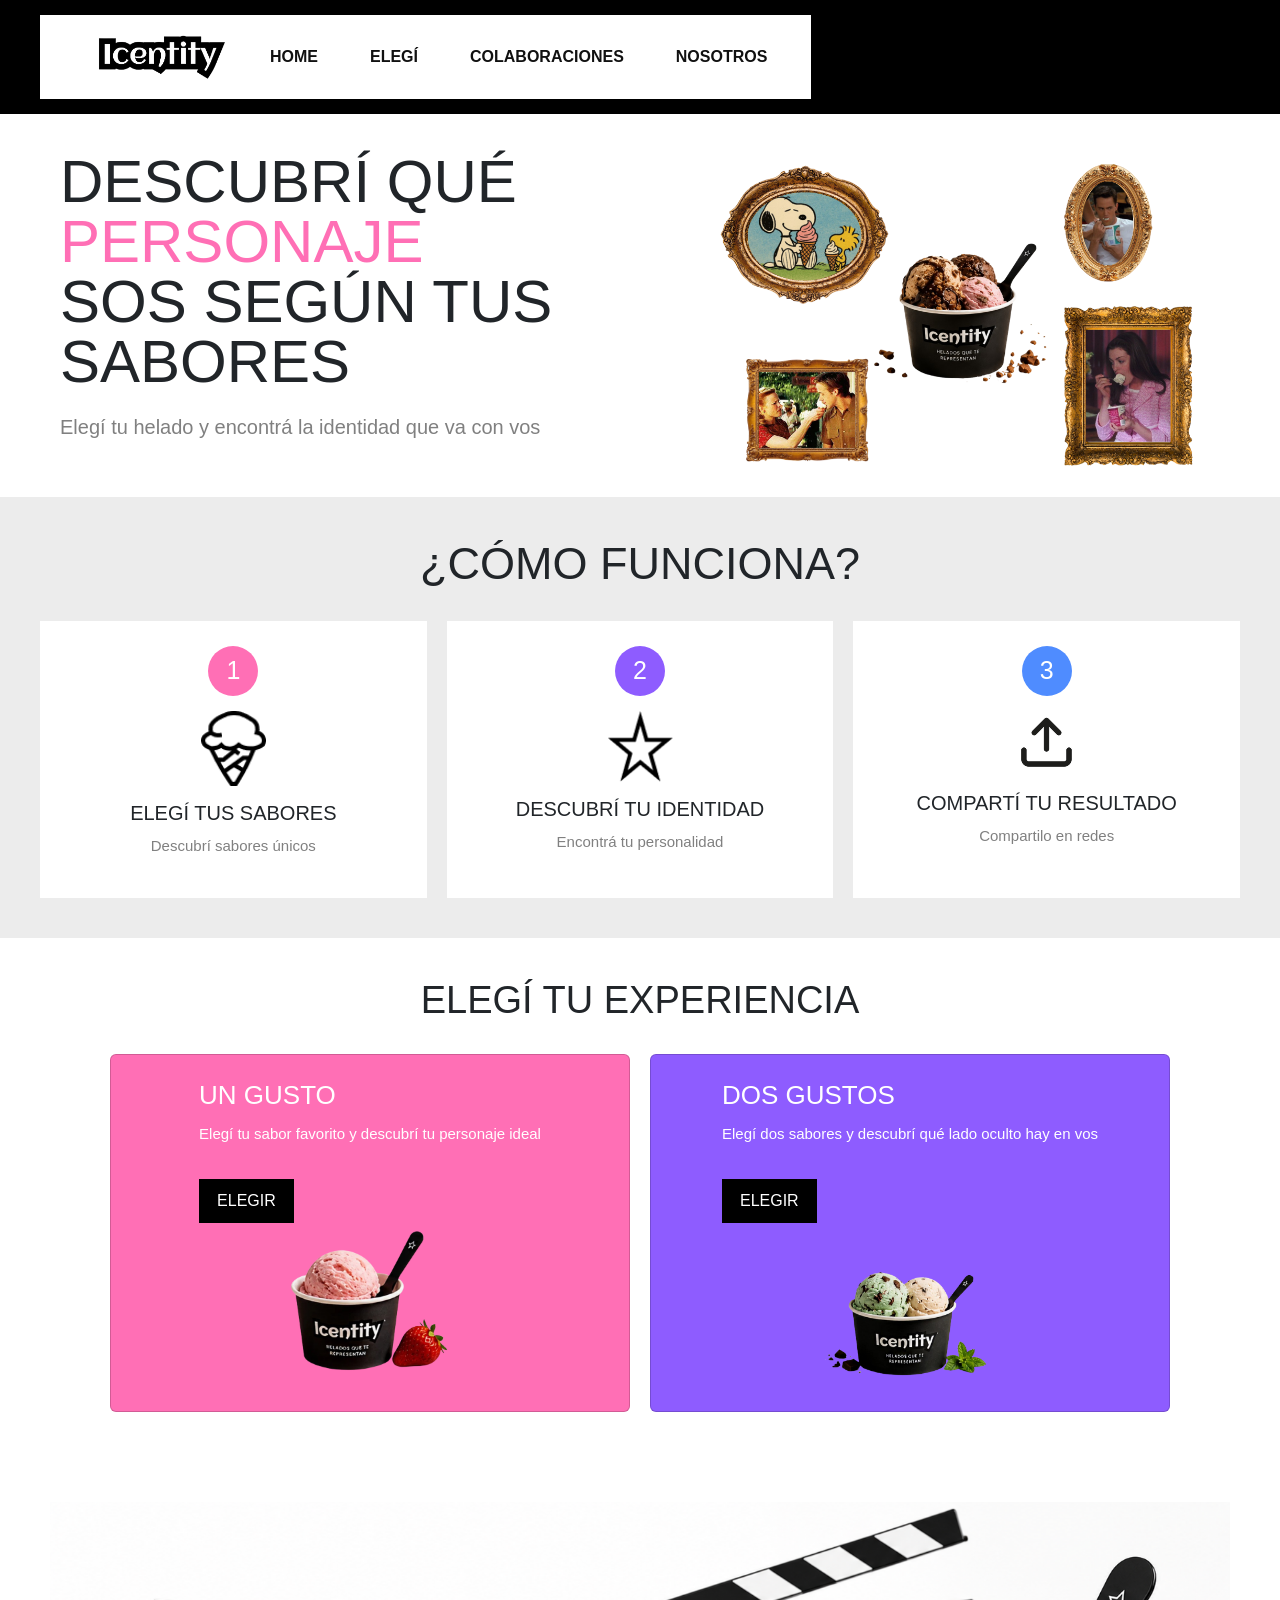
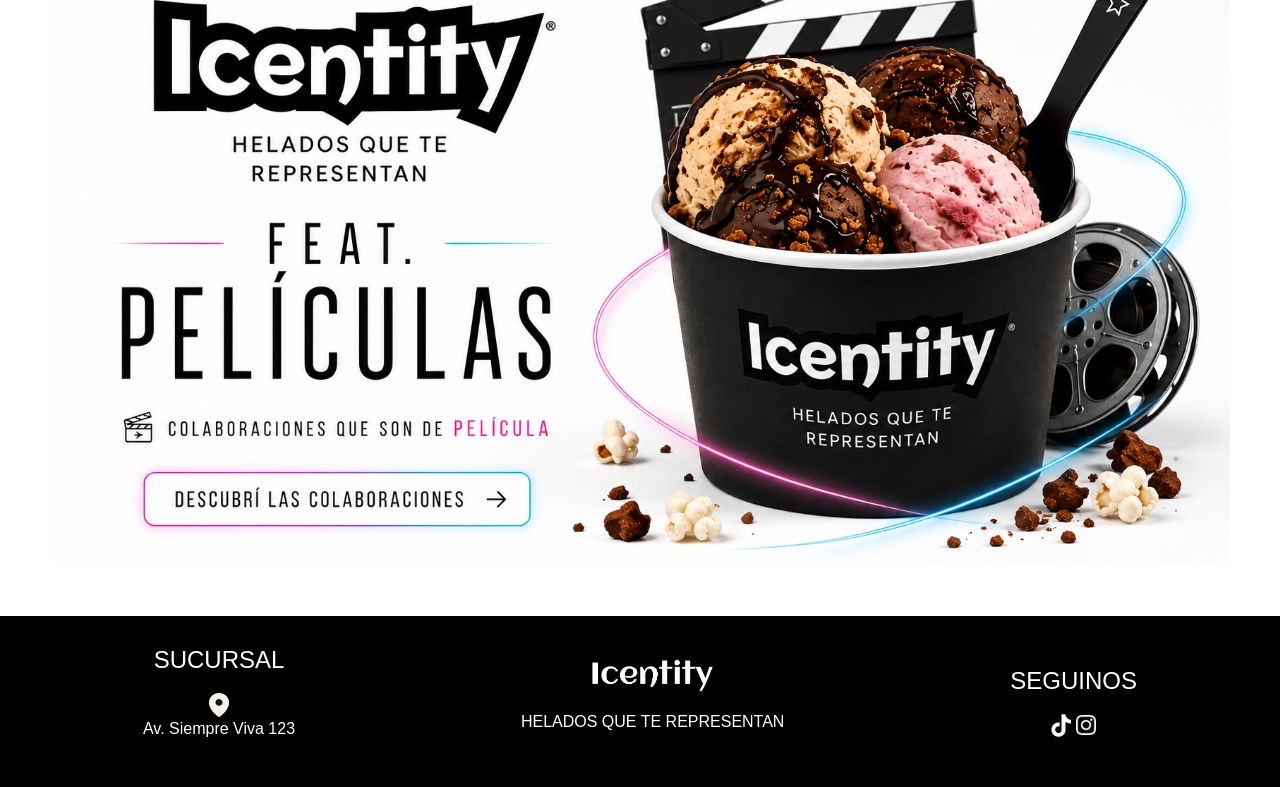
==== index.html @ 7ba24293 "cambios mas" ====
<!DOCTYPE html>
<html lang="es">
<head>
  <meta charset="UTF-8">
  <meta name="viewport" content="width=device-width, initial-scale=1.0">
  <title>Icentity</title>
  <link href="https://cdn.jsdelivr.net/npm/bootstrap@5.3.7/dist/css/bootstrap.min.css" rel="stylesheet">
  <link rel="stylesheet" href="css/styles.css">
</head>




<body>




  <!-- HEADER -->
<header>
  <nav class="navbar navbar-expand-lg navbar-light bg-white px-4">
    <div class="container-fluid">

      <a class="navbar-brand" href="index.html">
        <img class="logo" src="img/logo.png" alt="Logo">
      </a>

      <button class="navbar-toggler" type="button" data-bs-toggle="collapse" data-bs-target="#menuIcentity" aria-controls="menuIcentity" aria-expanded="false" aria-label="Abrir menú">
        <span class="navbar-toggler-icon"></span>
      </button>

      <div class="collapse navbar-collapse justify-content-end" id="menuIcentity">
        <ul class="navbar-nav gap-3 text-center">
          <li class="nav-item">
            <a class="nav-link" href="index.html">HOME</a>
          </li>

          <li class="nav-item">
            <a class="nav-link" href="index.html#experiencia">ELEGÍ</a>
          </li>

          <li class="nav-item">
            <a class="nav-link" href="colaboraciones.html">COLABORACIONES</a>
          </li>

          <li class="nav-item">
            <a class="nav-link" href="nosotros.html">NOSOTROS</a>
          </li>
        </ul>
      </div>

    </div>
  </nav>
</header>



  <!-- HERO -->




  <section class="hero">




    <div class="texto-hero">




      <h1>
        DESCUBRÍ QUÉ <br>
        <span>PERSONAJE</span> <br>
        SOS SEGÚN TUS <br>
        SABORES
      </h1>




      <p>
        Elegí tu helado y encontrá la identidad que va con vos
      </p>




    </div>




    <img class="helado-principal" src="img/portada.png" alt="Helado">




  </section>




  <!-- COMO FUNCIONA -->




  <section class="funciona">




    <h2>¿CÓMO FUNCIONA?</h2>




    <div class="contenedor-pasos">




      <div class="paso">




        <div class="numero rosa">1</div>




        <img src="img/icono1.png" alt="Icono">




        <h3>ELEGÍ TUS SABORES</h3>




        <p>
          Descubrí sabores únicos
        </p>




      </div>




      <div class="paso">




        <div class="numero violeta">2</div>




        <img src="img/icono2.png" alt="Icono">




        <h3>DESCUBRÍ TU IDENTIDAD</h3>




        <p>
          Encontrá tu personalidad
        </p>




      </div>




      <div class="paso">




        <div class="numero azul">3</div>




        <img src="img/icono3.png" alt="Icono">




        <h3>COMPARTÍ TU RESULTADO</h3>




        <p>
          Compartilo en redes
        </p>




      </div>




    </div>




  </section>




  <!-- EXPERIENCIA -->




<section id="experiencia" class="experiencia">




  <h2>ELEGÍ TU EXPERIENCIA</h2>




    <div class="contenedor-cards">




      <!-- CARD 1 -->




      <div class="card rosa-fondo">




        <div class="texto-card">




          <h3>UN GUSTO</h3>




          <p>
            Elegí tu sabor favorito y descubrí tu personaje ideal
          </p>
          <a href="elegiuno.html">
               <button>ELEGIR</button>
          </a>
        </div>




        <img src="img/unabochasinfondo.png" alt="Helado">




      </div>




      <!-- CARD 2 -->




      <div class="card violeta-fondo">




        <div class="texto-card">




          <h3>DOS GUSTOS</h3>




          <p>
            Elegí dos sabores y descubrí qué lado oculto hay en vos
          </p>
          <a href="elegidos.html">
               <button>ELEGIR</button>
          </a>
        </div>




        <img src="img/dosbochassinfondo.png" alt="Helado">




      </div>




    </div>




  </section>




  <!-- COLABORACION -->




  <section class="colaboracion">




      <img class="colaboracionfoto" src="img/colaboraciones.png" alt="Logo">




  </section>




  <!-- FOOTER -->




  <footer>




    <div class="footer-info">




      <h4>SUCURSAL</h4>




      <img src="img/ubicacion.png" alt="Ubicación">




      <p>
        Av. Siempre Viva 123
      </p>




    </div>




    <div class="footer-centro">




      <img src="img/logo.png" alt="Logo">




      <p>HELADOS QUE TE REPRESENTAN</p>




    </div>




    <div class="footer-info">




      <h4>SEGUINOS</h4>




      <img src="img/tiktok.png" alt="TikTok">




      <img src="img/instagram.png" alt="Instagram">




    </div>




  </footer>



<script src="https://cdn.jsdelivr.net/npm/bootstrap@5.3.7/dist/js/bootstrap.bundle.min.js"></script>
</body>
</html>
---- css/styles.css ----
*{
  margin:0;
  padding:0;
  box-sizing:border-box;
  font-family:Arial, Helvetica, sans-serif;
}




body{
  background:#d9d9d9;
}




/* HEADER */




header{
  background:black;
  display:flex;
  justify-content:space-between;
  align-items:center;
  padding:15px 40px;
}




.logo{
  width:120px;
}




nav a{
  color:white;
  text-decoration:none;
  margin-left:20px;
  font-size:12px;
}




/* HERO */




.hero{
  background:white;




  display:flex;
  justify-content:space-between;
  align-items:center;




  padding:20px 60px;
}




.texto-hero{
  width:50%;
}




.texto-hero h1{
  font-size:60px; 
  line-height:1; 
}




.texto-hero span{
  color:#ff6fb5;
}




.texto-hero p{
  margin-top:20px;
  font-size:20px;
  color:gray;
}




.helado-principal{
  width:500px;
}
/* FUNCIONA */




.funciona{
  background:#ececec;
  padding:40px 40px;
  text-align:center;
}




.funciona h2{
  font-size:45px;
  margin-bottom:30px;
}




.contenedor-pasos{
  display:flex;
  justify-content:center;
  gap:20px;
}




.paso{
  background:white;
  width:420px;
  padding:25px;
}




.numero{
  width:50px;
  height:50px;
  border-radius:50%;
  color:white;




  display:flex;
  justify-content:center;
  align-items:center;




  margin:auto;
  margin-bottom:15px;




  font-size:25px;
}




.rosa{
  background:#ff6fb5;
}




.violeta{
  background:#8e5cff;
}




.azul{
  background:#4f8cff;
}




.paso img{
  width:65px;
  margin-bottom:15px;
}




.paso h3{
  font-size:20px;
  margin-bottom:10px;
}




.paso p{
  font-size:15px;
  color:gray;
}












/* EXPERIENCIA */




.experiencia{
  background:white;
  padding:40px;
  text-align:center;
}




.experiencia h2{
  font-size:38px;
}




.contenedor-cards{
  display:flex;
  justify-content:center;
  gap:20px;
  margin-top:30px;
}




.card{
  width:520px;
  padding:25px;




  display:flex;
  justify-content:space-between;
  align-items:center;
}




.rosa-fondo{
  background:#ff6fb5;
}




.violeta-fondo{
  background:#8e5cff;
}




.texto-card{
  text-align:left;
  color:white;
}




.texto-card h3{
  font-size:26px;
  margin-bottom:12px;
}




.texto-card p{
  font-size:15px;
}




.texto-card button{
  margin-top:18px;
  padding:10px 18px;
  border:none;
  background:black;
  color:white;
}




.card img{
  width:170px;
}




/* COLABORACION */




.colaboracion{
  background:white;
  padding:50px;
  text-align:center;
}




.colaboracionfoto{
  width:100%;
}




/* FOOTER */




footer{
  background:black;
  color:white;
  display:flex;
  justify-content:space-around;
  align-items:center;
  padding:30px;
}




.footer-info{
  text-align:center;
}




.footer-info img{
  width:20px;
  margin-top:10px;
}




.footer-centro{
  text-align:center;
}




.footer-centro img{
  width:140px;
  margin-bottom:10px;
}




/* SABORES */




.sabores{
  background:#f2f2f2;




  width:90%;
  margin:auto;




  text-align:center;




  padding-top:60px;
  padding-bottom:60px;
  padding-left:40px;
  padding-right:40px;
}




.sabores h1{
  margin-bottom:70px;
  font-size:50px;
}




/* CONTENEDOR */




.contenedor-sabores{
  display:flex;




  flex-wrap:wrap;




  justify-content:center;




  gap:60px;
}








h1 span{
  color:#ff6fb5;
}




/* CADA SABOR */




.sabor{
  width:200px;




  display:flex;
  flex-direction:column;
  align-items:center;
}




.sabor img{
  width:200px;
  height:200px;




  border-radius:50%;




  object-fit:cover;
}




.sabor p{
  margin-top:15px;




  font-size:12px;
  font-weight:bold;
}




/* NOSOTROS */
.nosotros{
  background:#f2f2f2;
  padding: 80px 20px;
  text-align: center;
}


.nosotros h1{
  font-weight: bold;
}


h2 span{
  color:#ff6fb5;
}


.nosotros p{
  font-size: 20px;
  max-width: 500px;
  margin: 50px auto;
  line-height: 2.5;
}


.nosotrosfotos{
  position: absolute;
  width: 140px;
}


.nosotrosf1{
  left: 0;
  top: 180px;
}


.nosotrosf2{
  right: 0;
  top: 120px;
}


.nosotrosf3{
  left: 30px;
  bottom: 40px;
}


.nosotrosf4{
  right: 20px;
  bottom: 80px;
}


.cualidades{
  background: #DBDBDB;
  display: flex;
  justify-content: center;
  gap: 100px;
  padding: 70px 40px;
  flex-wrap: wrap;
}


/* CADA CUALIDAD */
.cualidad{
  width: 250px;
  text-align: center;
}


.cualidad img{
  width: 90px;
  height: 90px;
  margin-bottom: 25px;
}


.cualidad h3{
  font-size: 28px;
  font-weight: 700;
  margin-bottom: 15px;
  color: #121212;
}


.cualidad p{
    font-size: 22px;
    color: #121212;
    line-height: 1.6;
}

/* RESULTADO 1 */

.resultado-uno {
  background-color: #f4f4f4;
  padding: 55px 60px 45px;
}

.resultado-arriba {
  display: flex;
  align-items: center;
  justify-content: space-between;
  gap: 40px;
}

.resultado-titulo h1 {
  font-size: 42px;
  line-height: 1.25;
  color: #111;
  font-weight: 900;
}

.resultado-titulo span {
  color: #ff78b7;
}

.foto-personaje {
  width: 40%;
  max-width: 380px;
}

.resultado-texto {
  background-color: white;
  text-align: center;
  padding: 35px 70px;
  margin-top: 35px;
}

.resultado-texto h3 {
  font-size: 18px;
  font-weight: 400;
  margin-bottom: 25px;
  color: #333;
}

.resultado-texto p {
  font-size: 17px;
  line-height: 1.8;
  color: #333;
}

/* RESULTADO 2 SABORES */

.resultado-dos-arriba{
  text-align: center;
}

.resultado-dos-arriba h1{
  font-size: 42px;
  line-height: 1.3;
  font-weight: 900;
  color: #111;
  margin-bottom: 35px;
}

.resultado-dos-arriba span{
  color: #ff78b7;
}

.foto-dupla{
  width: 55%;
  max-width: 520px;
}

.navbar {
  padding-top: 15px;
  padding-bottom: 15px;
}

.navbar .logo {
  width: 130px;
}

.nav-link {
  font-weight: 700;
  color: #111 !important;
}

.nav-link:hover {
  color: #ff78b7 !important;
}

.navbar-toggler {
  border: none;
}

.navbar-toggler:focus {
  box-shadow: none;
}
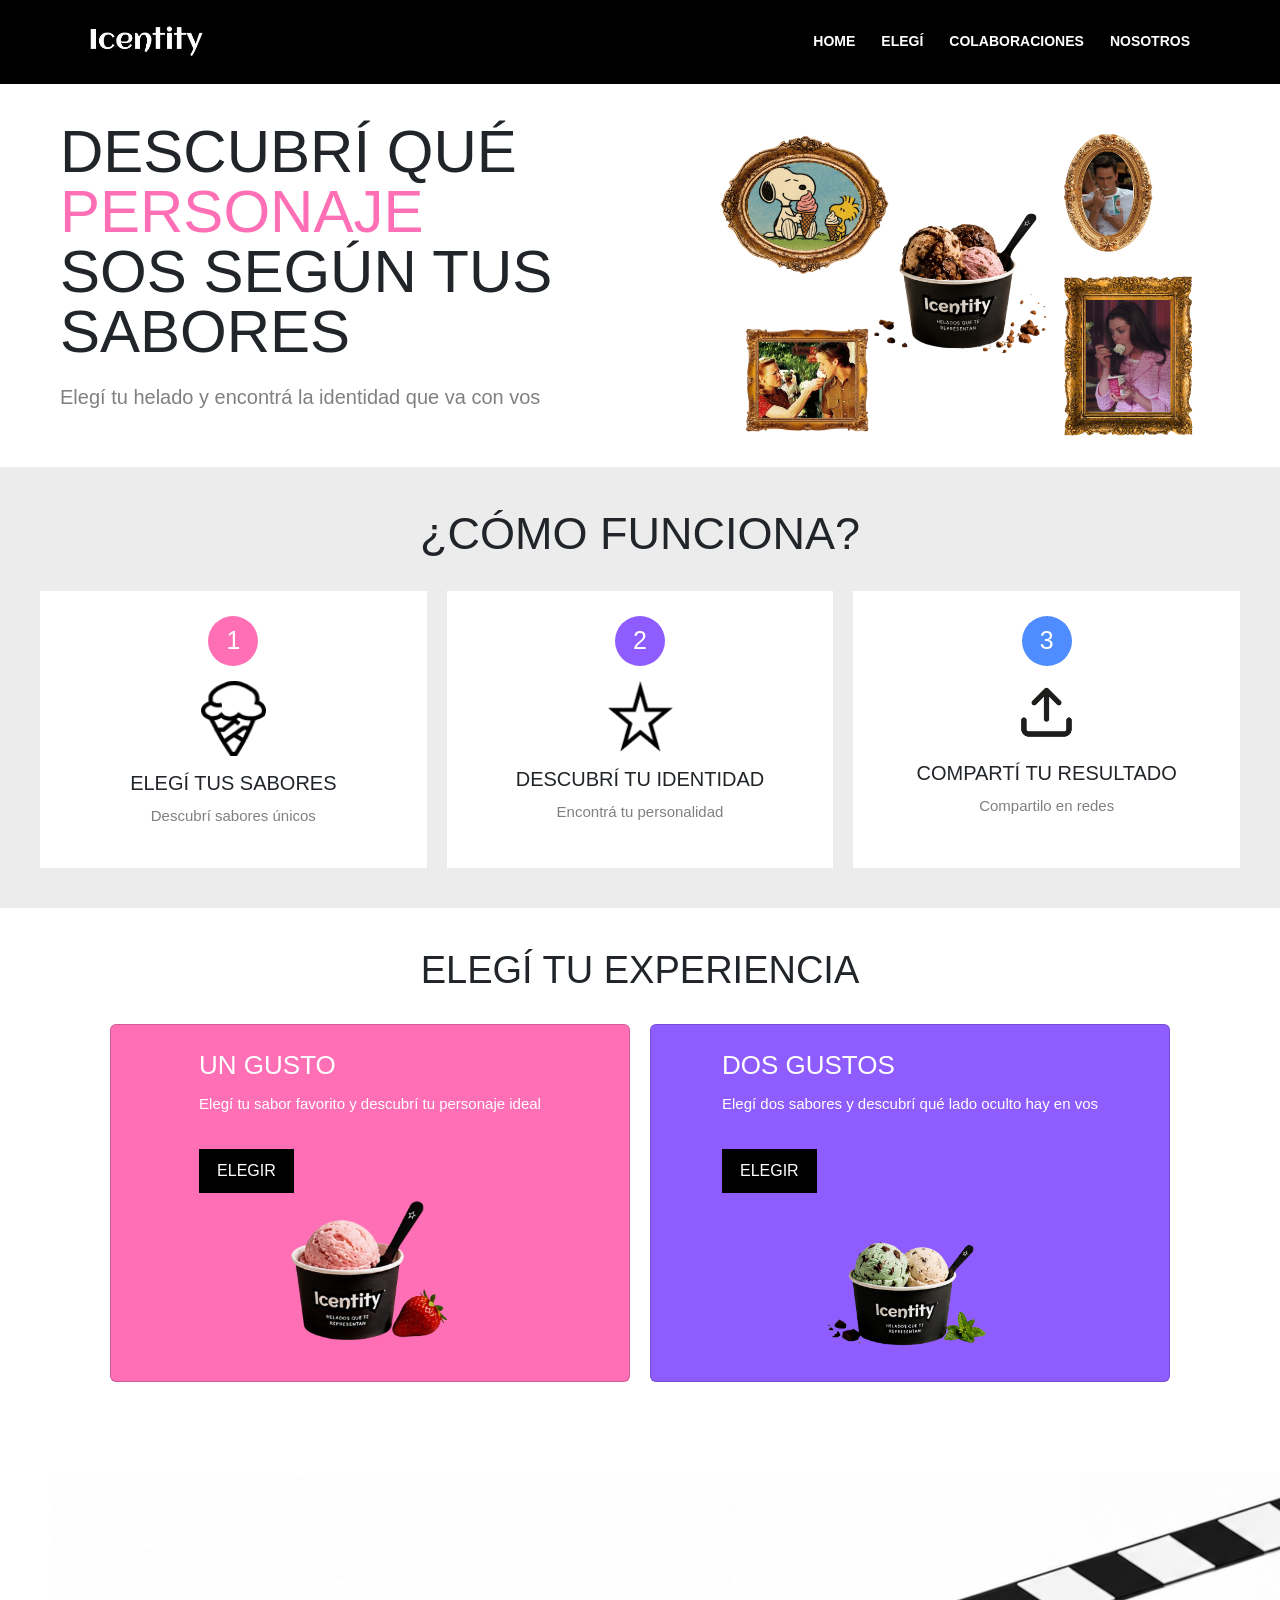
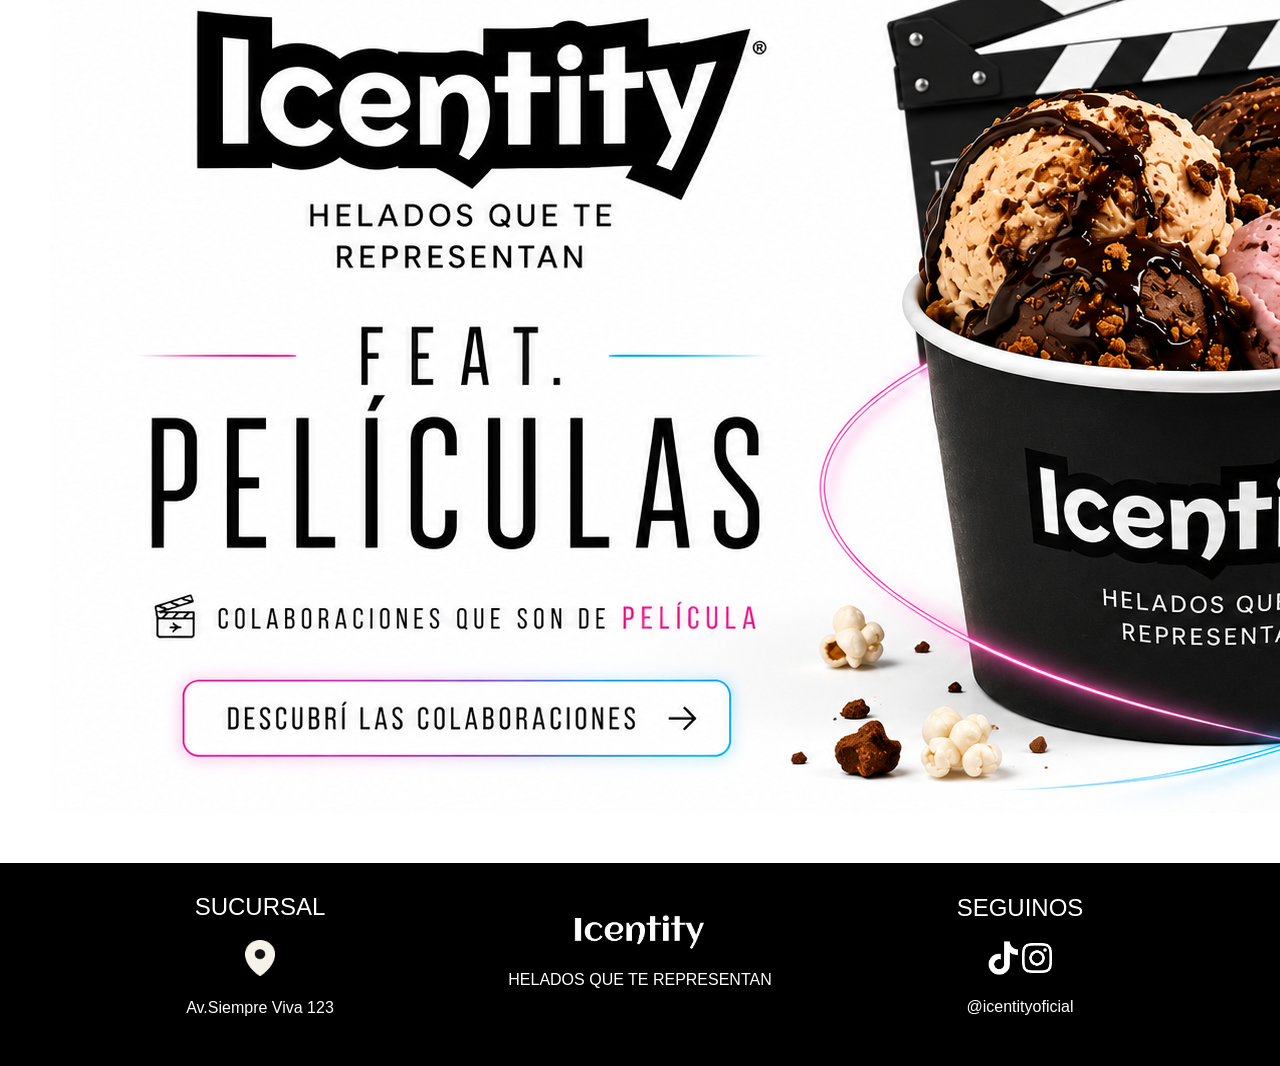
==== commit 8f4e40db: "cambios" ====
--- a/index.html
+++ b/index.html
@@ -4,7 +4,7 @@
   <meta charset="UTF-8">
   <meta name="viewport" content="width=device-width, initial-scale=1.0">
   <title>Icentity</title>
-  <link href="https://cdn.jsdelivr.net/npm/bootstrap@5.3.7/dist/css/bootstrap.min.css" rel="stylesheet">
+  <link href="https://cdn.jsdelivr.net/npm/bootstrap@5.3.8/dist/css/bootstrap.min.css" rel="stylesheet" integrity="sha384-sRIl4kxILFvY47J16cr9ZwB07vP4J8+LH7qKQnuqkuIAvNWLzeN8tE5YBujZqJLB" crossorigin="anonymous">
   <link rel="stylesheet" href="css/styles.css">
 </head>
 
@@ -18,37 +18,32 @@
 
   <!-- HEADER -->
 <header>
-  <nav class="navbar navbar-expand-lg navbar-light bg-white px-4">
-    <div class="container-fluid">
-
+  <nav class="navbar navbar-expand-lg navbar-dark bg-black">
+    <div class="container">
       <a class="navbar-brand" href="index.html">
         <img class="logo" src="img/logo.png" alt="Logo">
       </a>
 
-      <button class="navbar-toggler" type="button" data-bs-toggle="collapse" data-bs-target="#menuIcentity" aria-controls="menuIcentity" aria-expanded="false" aria-label="Abrir menú">
+      <button class="navbar-toggler" type="button" data-bs-toggle="collapse" data-bs-target="#menu">
         <span class="navbar-toggler-icon"></span>
       </button>
 
-      <div class="collapse navbar-collapse justify-content-end" id="menuIcentity">
-        <ul class="navbar-nav gap-3 text-center">
+      <div class="collapse navbar-collapse" id="menu">
+        <ul class="navbar-nav ms-auto">
           <li class="nav-item">
             <a class="nav-link" href="index.html">HOME</a>
           </li>
-
           <li class="nav-item">
             <a class="nav-link" href="index.html#experiencia">ELEGÍ</a>
           </li>
-
           <li class="nav-item">
             <a class="nav-link" href="colaboraciones.html">COLABORACIONES</a>
           </li>
-
           <li class="nav-item">
             <a class="nav-link" href="nosotros.html">NOSOTROS</a>
           </li>
         </ul>
       </div>
-
     </div>
   </nav>
 </header>
@@ -362,92 +357,30 @@
 
   <!-- FOOTER -->
 
-
-
-
-  <footer>
-
-
-
-
-    <div class="footer-info">
-
-
-
-
-      <h4>SUCURSAL</h4>
-
-
-
-
-      <img src="img/ubicacion.png" alt="Ubicación">
-
-
-
-
-      <p>
-        Av. Siempre Viva 123
-      </p>
-
-
-
-
-    </div>
-
-
-
-
-    <div class="footer-centro">
-
-
-
-
-      <img src="img/logo.png" alt="Logo">
-
-
-
-
-      <p>HELADOS QUE TE REPRESENTAN</p>
-
-
-
-
-    </div>
-
-
-
-
-    <div class="footer-info">
-
-
-
-
-      <h4>SEGUINOS</h4>
-
-
-
-
-      <img src="img/tiktok.png" alt="TikTok">
-
-
-
-
-      <img src="img/instagram.png" alt="Instagram">
-
-
-
-
-    </div>
-
-
-
-
-  </footer>
-
-
-
-<script src="https://cdn.jsdelivr.net/npm/bootstrap@5.3.7/dist/js/bootstrap.bundle.min.js"></script>
-</body>
+<footer class="footer">
+  <div class="container footer-info">
+    <div class="row text-center align-items-center">
+      <div class="col-md-4">
+        <h4>SUCURSAL</h4>
+        <img src="img/ubicacion.png" alt="Ubicación">
+        <p>Av.Siempre Viva 123</p>
+      </div>
+      <div class="col-md-4 footer-centro">
+        <img src="img/logo.png" alt="Logo">
+        <p>HELADOS QUE TE REPRESENTAN</p>
+      </div>
+      <div class="col-md-4">
+        <h4>SEGUINOS</h4>
+        <img src="img/tiktok.png" alt="TikTok">
+        <img src="img/instagram.png" alt="Instagram">
+        <p>@icentityoficial</p>
+      </div>
+    </div>
+  </div>
+</footer>
+
+
+<script src="https://cdn.jsdelivr.net/npm/bootstrap@5.3.8/dist/js/bootstrap.bundle.min.js" integrity="sha384-FKyoEForCGlyvwx9Hj09JcYn3nv7wiPVlz7YYwJrWVcXK/BmnVDxM+D2scQbITxI" crossorigin="anonymous"></script></body>
 </html>
 
 
--- a/css/styles.css
+++ b/css/styles.css
@@ -22,31 +22,32 @@
 
 header{
   background:black;
-  display:flex;
-  justify-content:space-between;
-  align-items:center;
-  padding:15px 40px;
-}
-
-
-
+}
 
 .logo{
   width:120px;
 }
 
 
-
-
-nav a{
-  color:white;
-  text-decoration:none;
-  margin-left:20px;
-  font-size:12px;
-}
-
-
-
+.navbar{
+  background:black;
+  min-height:80px;
+}
+
+.navbar-brand img{
+    width: 130px;
+}
+
+.nav-link{
+    color: white !important;
+    font-weight: bold;
+    font-size: 14px;
+    margin-left: 10px;
+}
+
+.navbar-nav .nav-link{
+  color: white !important;
+}
 
 /* HERO */
 
@@ -329,25 +330,43 @@
 
 
 /* COLABORACION */
-
-
-
-
 .colaboracion{
   background:white;
   padding:50px;
   text-align:center;
 }
 
-
-
-
-.colaboracionfoto{
+.banner img{
   width:100%;
-}
-
-
-
+  display:block;
+}
+
+.formulario{
+  padding: 80px 20px;
+  text-align: center;
+}
+
+.formulario h2{
+  font-weight: bold;
+  margin-bottom: 40px;
+}
+
+form{
+  max-width: 350px;
+  margin: auto;
+}
+
+.form-control{
+  margin-bottom: 15px;
+  border-radius: 0;
+}
+
+.btn-enviar{
+  background-color: #ff6fb5;
+  color: white;
+  wisth: 120px;
+  border-radius: 0;
+}
 
 /* FOOTER */
 
@@ -357,28 +376,19 @@
 footer{
   background:black;
   color:white;
-  display:flex;
-  justify-content:space-around;
-  align-items:center;
   padding:30px;
 }
-
-
-
 
 .footer-info{
   text-align:center;
 }
 
 
-
-
 .footer-info img{
-  width:20px;
+  width:30px;
   margin-top:10px;
-}
-
-
+  margin-bottom:20px;
+}
 
 
 .footer-centro{
@@ -386,11 +396,13 @@
 }
 
 
-
-
 .footer-centro img{
-  width:140px;
+  width:150px;
   margin-bottom:10px;
+}
+
+.footer-centro p{
+  margin-bottom: 40px;
 }
 
 
@@ -526,13 +538,21 @@
 /* NOSOTROS */
 .nosotros{
   background:#f2f2f2;
-  padding: 80px 20px;
+  padding: 60px 40px;
+}
+
+.container-nosotros{
+  position: relative;
+  max-width: 1200px;
+  margin: auto;
   text-align: center;
 }
 
 
 .nosotros h1{
+  font-size: 40px;
   font-weight: bold;
+  margin-bottom: 10px;
 }
 
 
@@ -549,52 +569,45 @@
 }
 
 
-.nosotrosfotos{
-  position: absolute;
-  width: 140px;
-}
-
-
-.nosotrosf1{
-  left: 0;
-  top: 180px;
-}
-
-
-.nosotrosf2{
-  right: 0;
-  top: 120px;
-}
-
-
-.nosotrosf3{
-  left: 30px;
-  bottom: 40px;
-}
-
-
-.nosotrosf4{
-  right: 20px;
-  bottom: 80px;
+.bolsa{
+  position:absolute;
+  width: 250px;
+  top: 0px;
+  right: -30px;
+}
+
+
+.bochas{
+  position:absolute;
+  width: 250px;
+  top: 200px;
+  left: -50px
+}
+
+
+.pote{
+  position:absolute;
+  width: 250px;
+  top: 370px;
+  right: -30px;
+}
+
+
+.potegrande{
+  position:absolute;
+  width: 260px;
+  top: 500px;
+  left: -45px;
 }
 
 
 .cualidades{
   background: #DBDBDB;
-  display: flex;
-  justify-content: center;
-  gap: 100px;
-  padding: 70px 40px;
-  flex-wrap: wrap;
+  padding: 50px 0px;
 }
 
 
 /* CADA CUALIDAD */
-.cualidad{
-  width: 250px;
-  text-align: center;
-}
-
 
 .cualidad img{
   width: 90px;
@@ -616,6 +629,7 @@
     color: #121212;
     line-height: 1.6;
 }
+
 
 /* RESULTADO 1 */
 
@@ -690,6 +704,9 @@
   max-width: 520px;
 }
 
+
+/* NAV */
+
 .navbar {
   padding-top: 15px;
   padding-bottom: 15px;
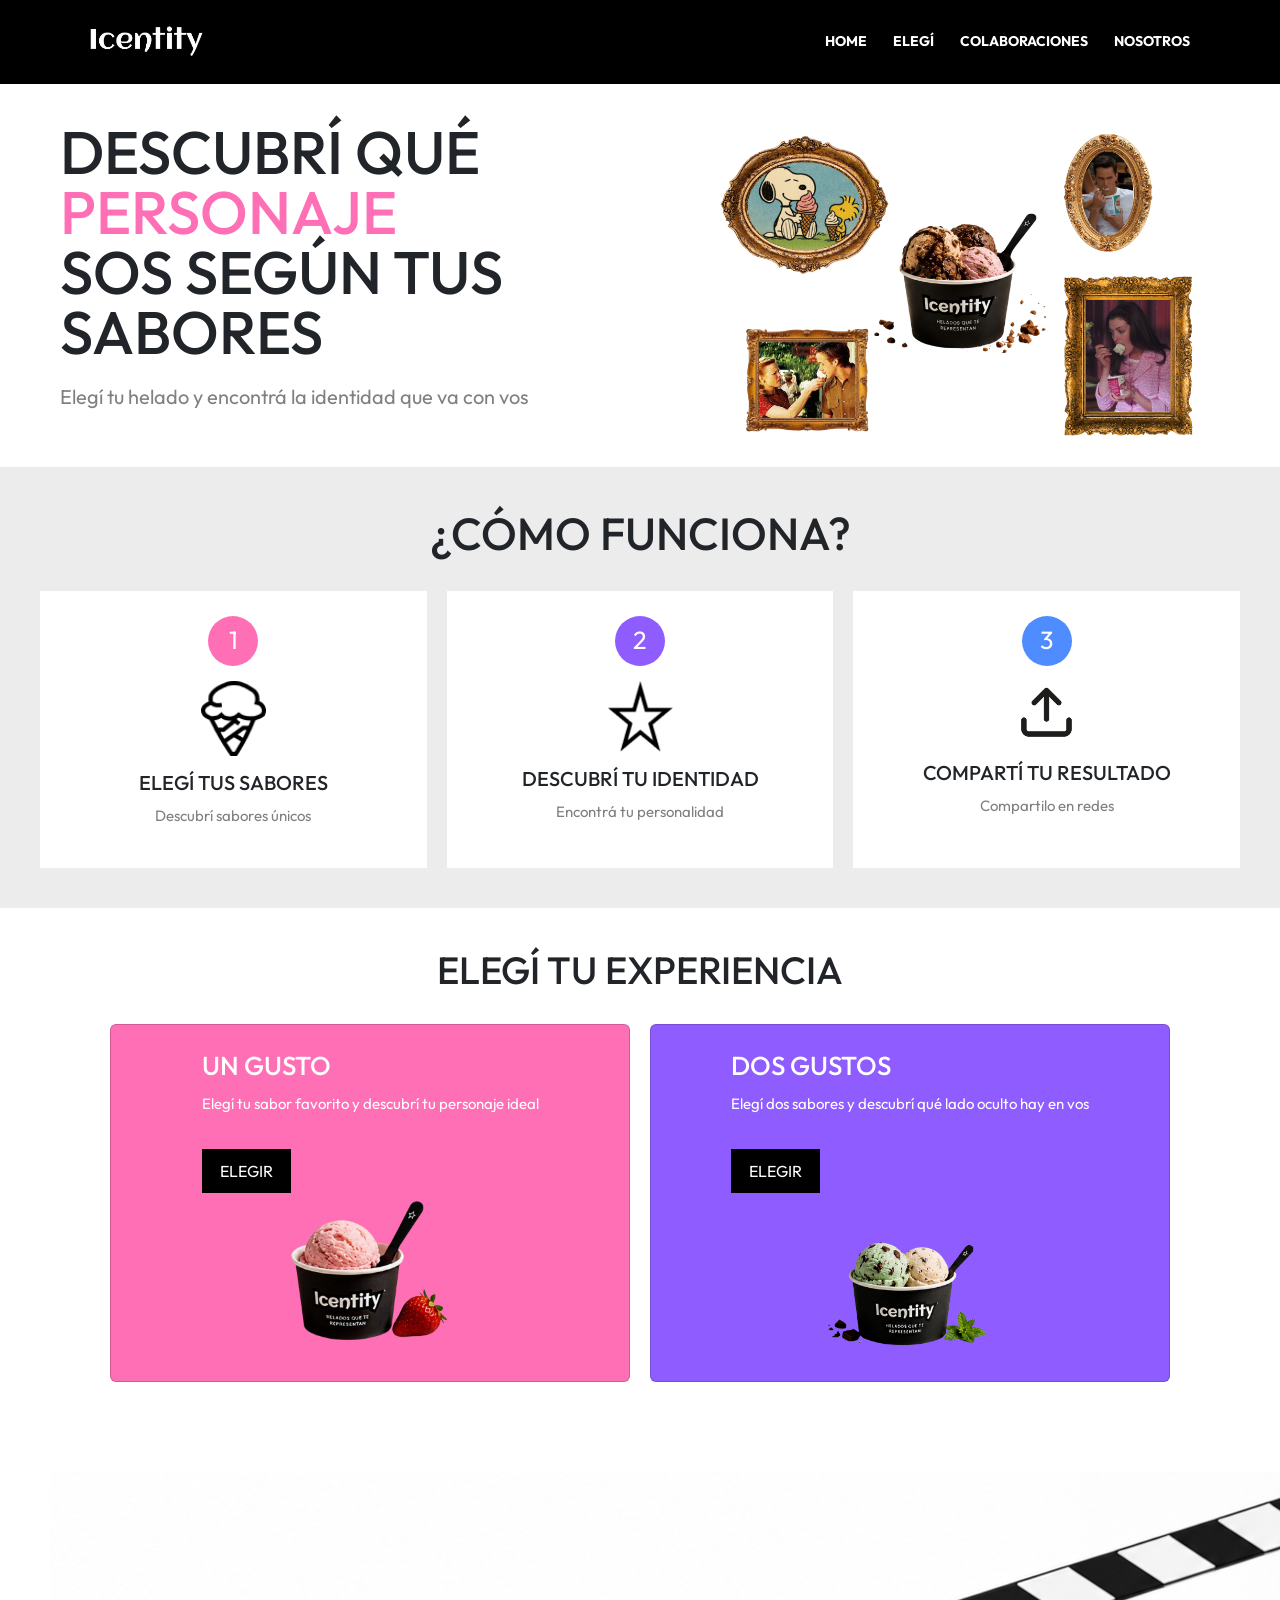
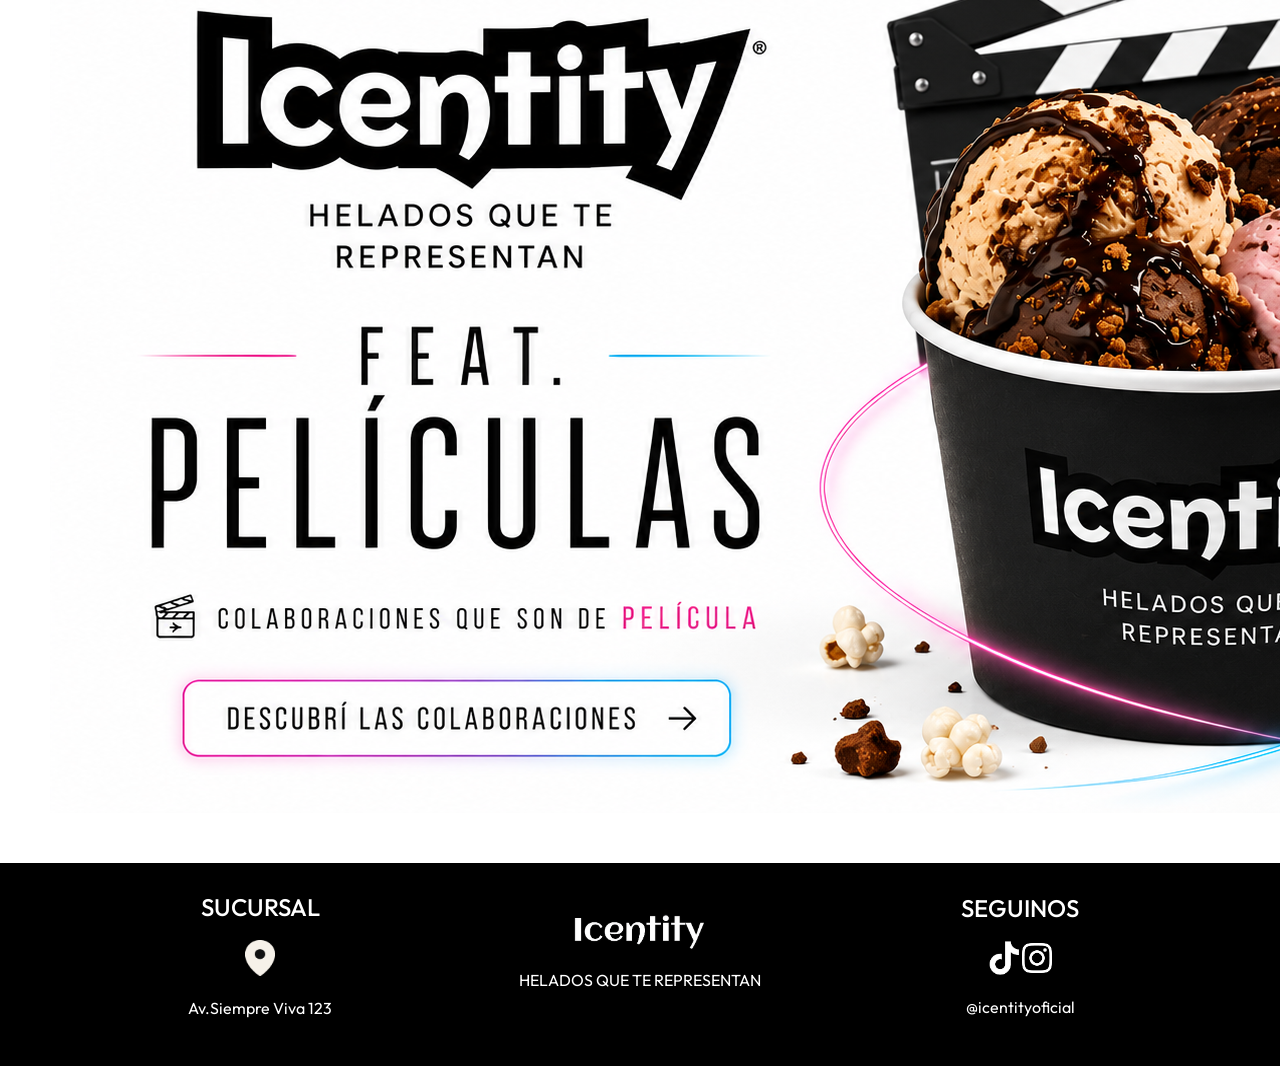
==== commit 61652adf: "fonts" ====
--- a/index.html
+++ b/index.html
@@ -6,6 +6,9 @@
   <title>Icentity</title>
   <link href="https://cdn.jsdelivr.net/npm/bootstrap@5.3.8/dist/css/bootstrap.min.css" rel="stylesheet" integrity="sha384-sRIl4kxILFvY47J16cr9ZwB07vP4J8+LH7qKQnuqkuIAvNWLzeN8tE5YBujZqJLB" crossorigin="anonymous">
   <link rel="stylesheet" href="css/styles.css">
+  <link rel="preconnect" href="https://fonts.googleapis.com">
+  <link rel="preconnect" href="https://fonts.gstatic.com" crossorigin>
+  <link href="https://fonts.googleapis.com/css2?family=Outfit:wght@100..900&display=swap" rel="stylesheet">
 </head>
 
 
--- a/css/styles.css
+++ b/css/styles.css
@@ -2,10 +2,8 @@
   margin:0;
   padding:0;
   box-sizing:border-box;
-  font-family:Arial, Helvetica, sans-serif;
-}
-
-
+ font-family: "Outfit", sans-serif;
+}
 
 
 body{
@@ -524,14 +522,14 @@
 
 .sabor p{
   margin-top:15px;
-
-
-
-
   font-size:12px;
   font-weight:bold;
 }
 
+.sabores a {
+  text-decoration: none;
+  color: inherit;
+}
 
 
 
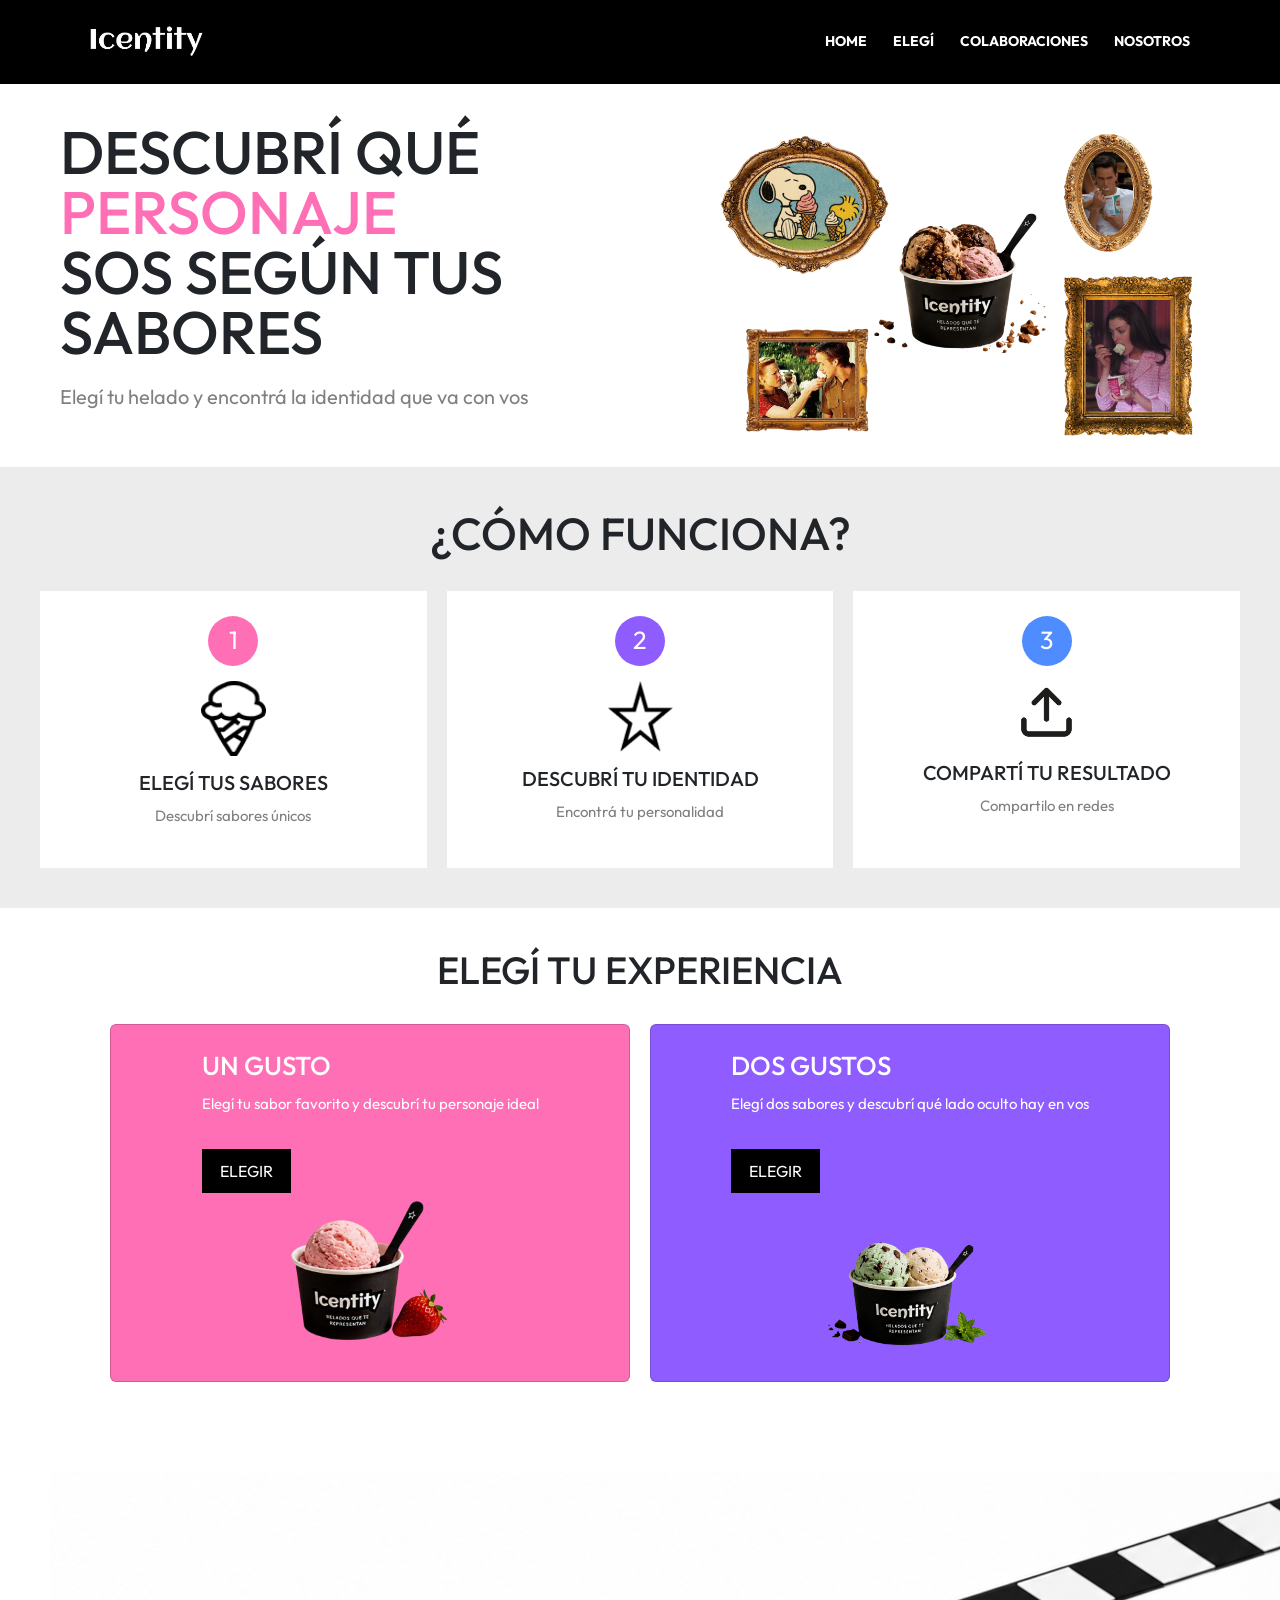
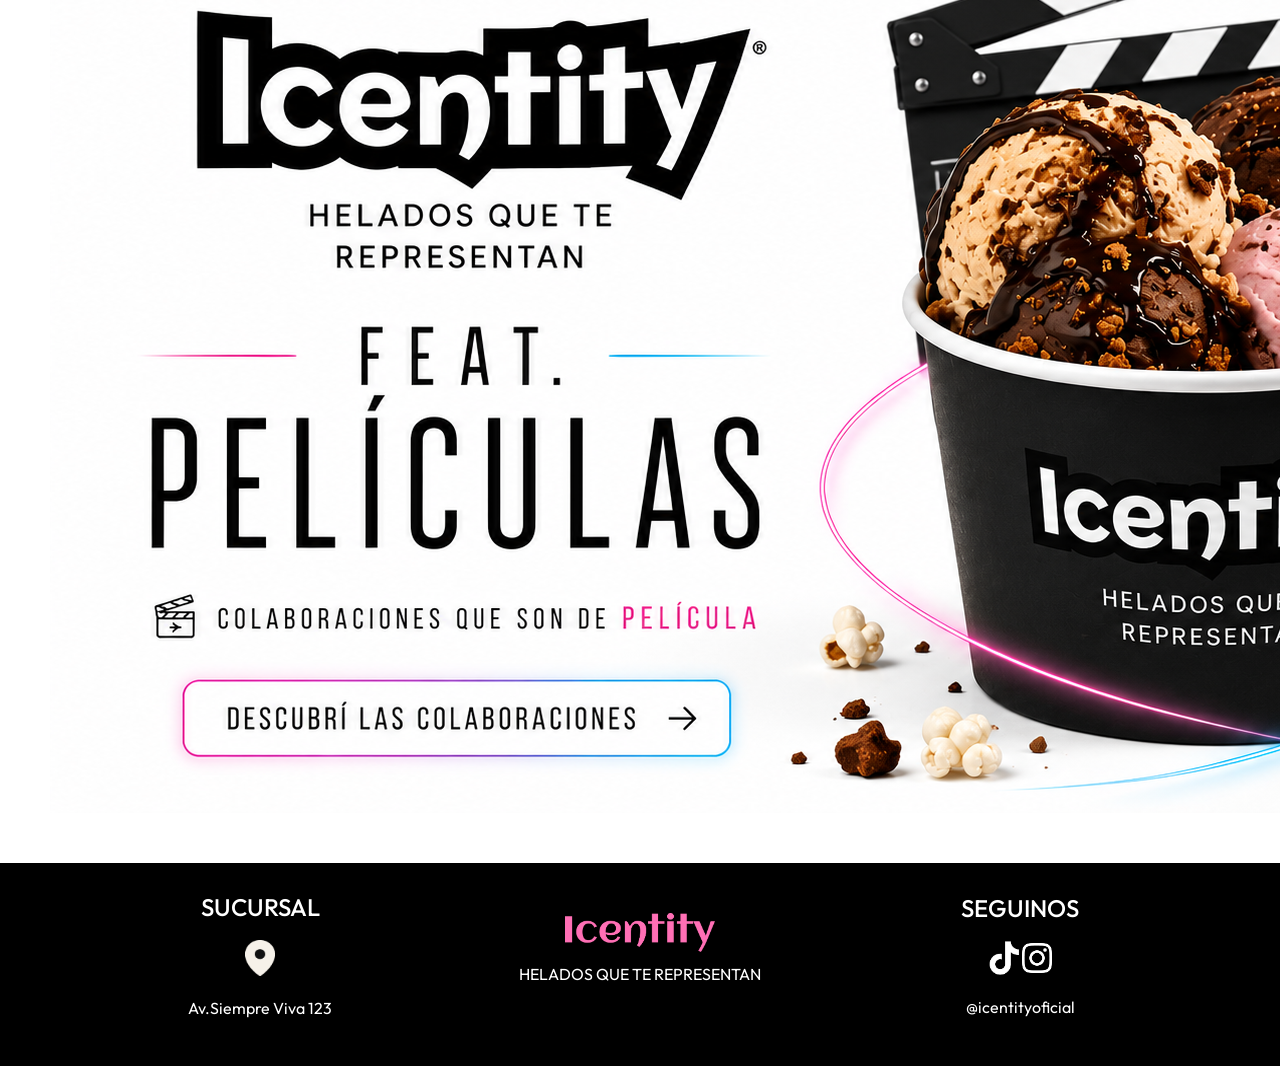
==== commit 9c409c89: "logo rosa" ====
--- a/index.html
+++ b/index.html
@@ -369,7 +369,7 @@
         <p>Av.Siempre Viva 123</p>
       </div>
       <div class="col-md-4 footer-centro">
-        <img src="img/logo.png" alt="Logo">
+        <img src="img/logorosa.png" alt="Logo">
         <p>HELADOS QUE TE REPRESENTAN</p>
       </div>
       <div class="col-md-4">
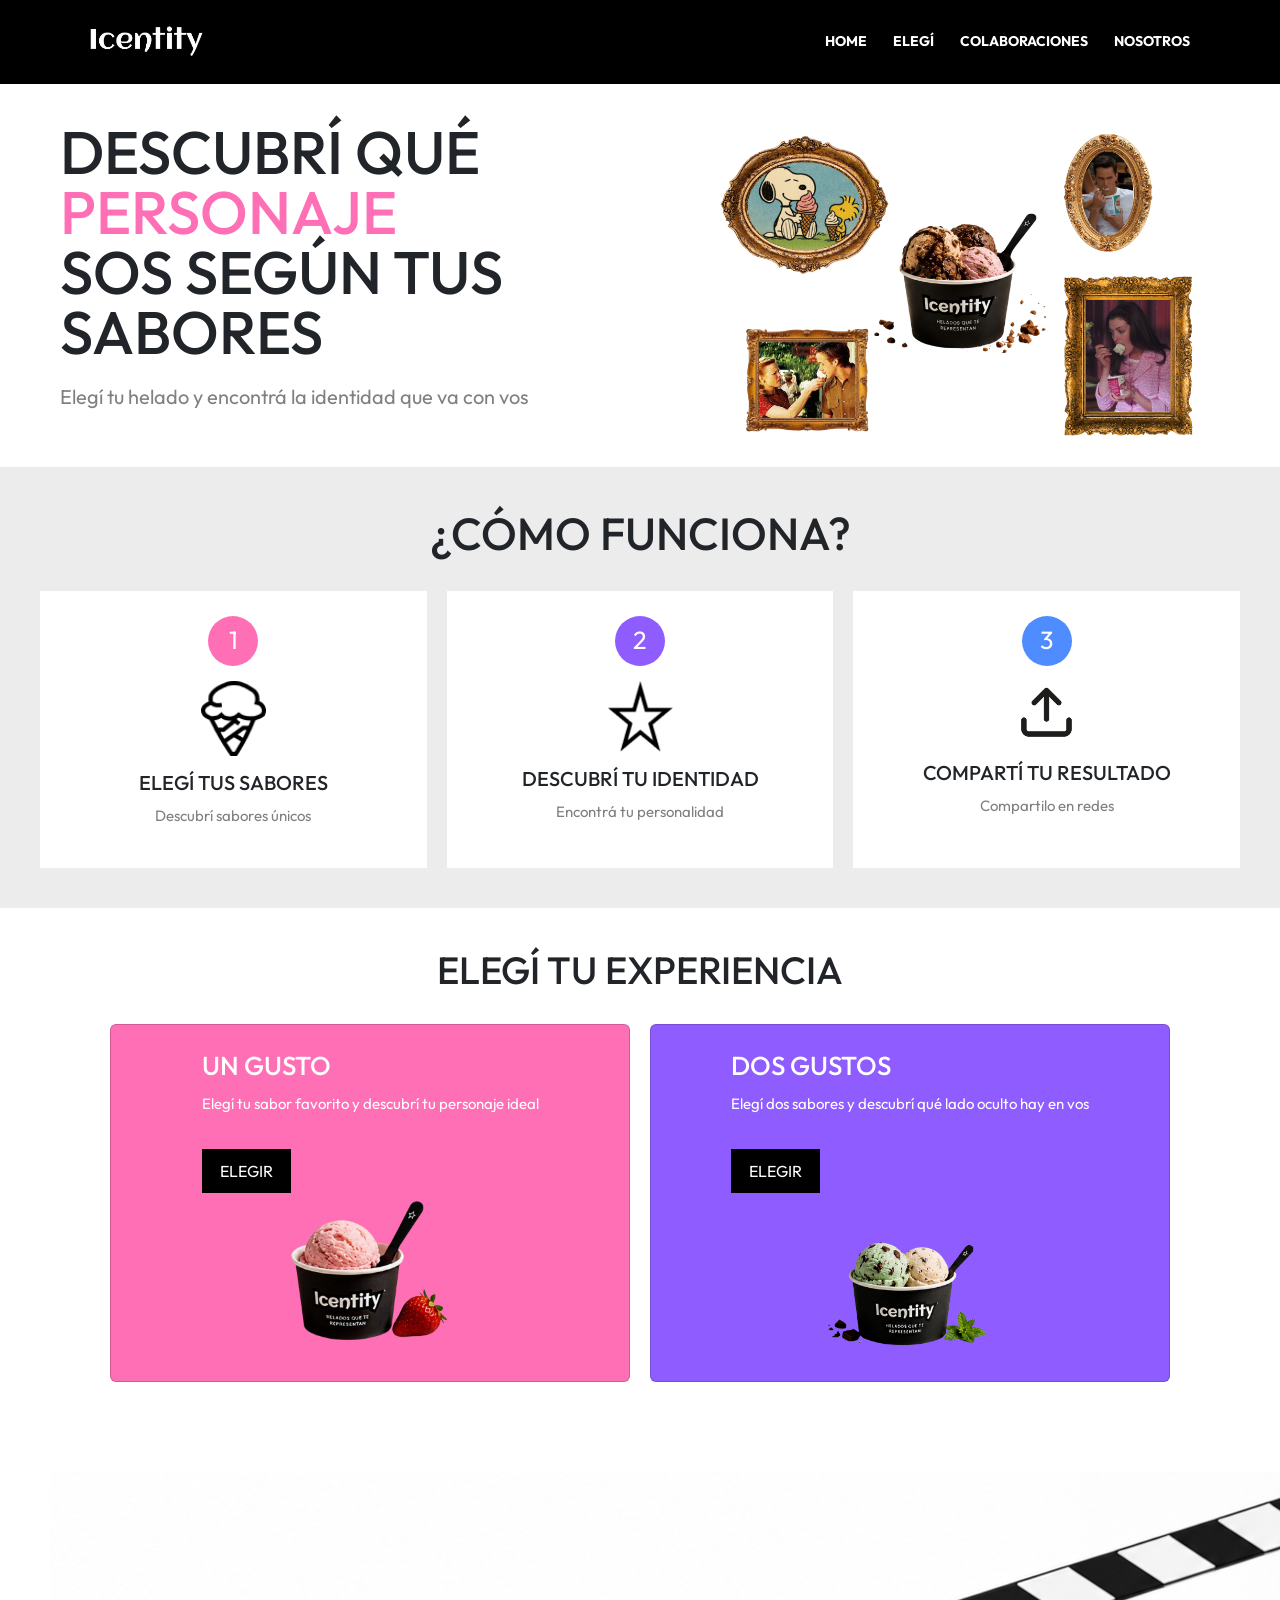
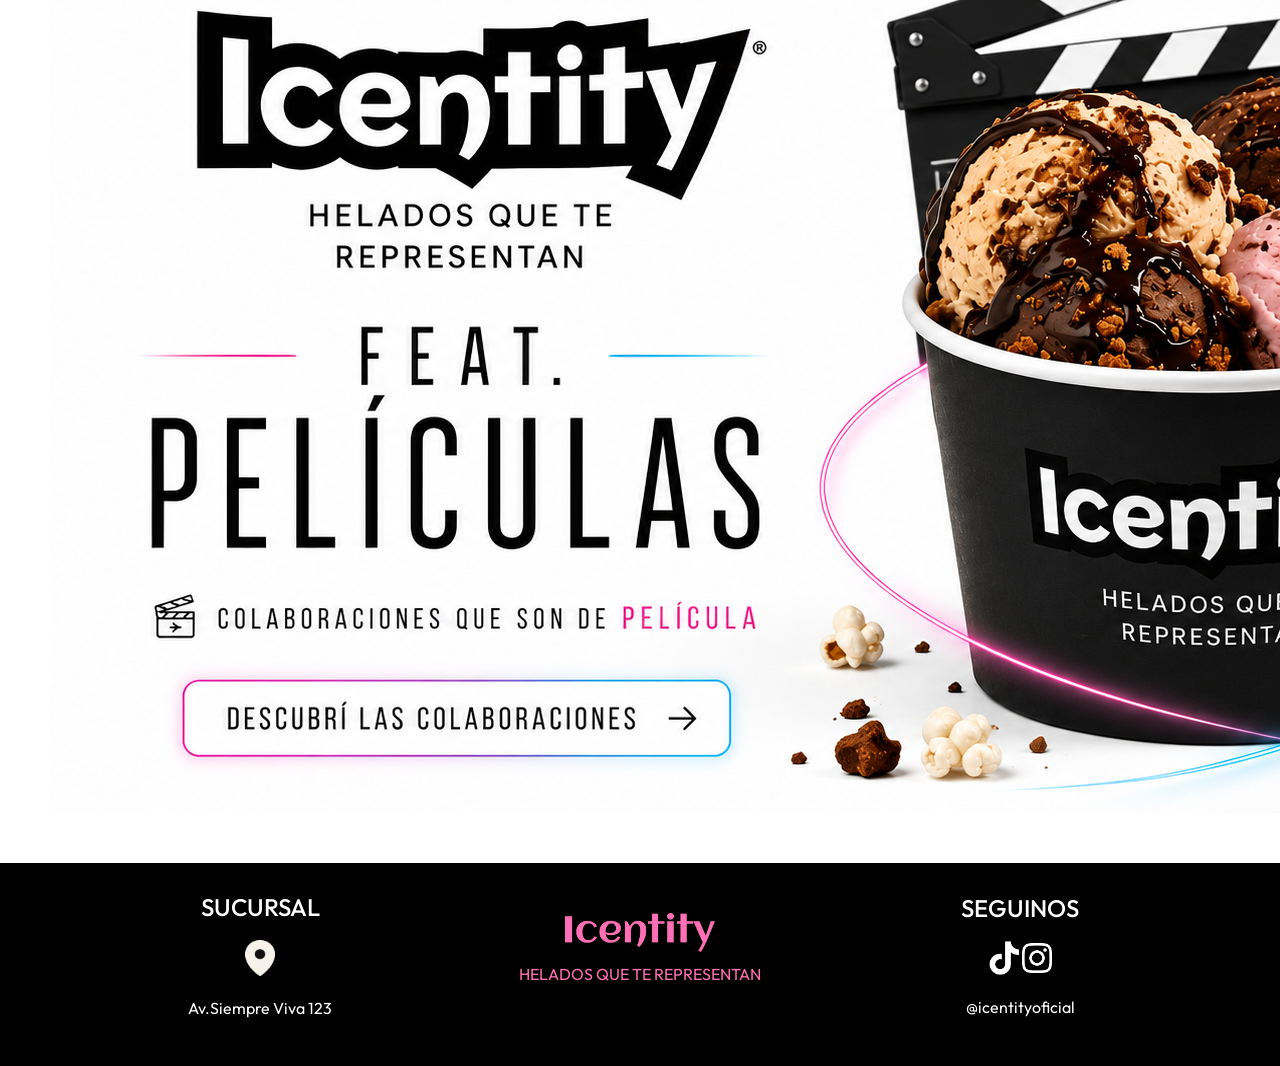
==== commit 8afae400: "rosa footer" ====
--- a/index.html
+++ b/index.html
@@ -370,8 +370,7 @@
       </div>
       <div class="col-md-4 footer-centro">
         <img src="img/logorosa.png" alt="Logo">
-        <p>HELADOS QUE TE REPRESENTAN</p>
-      </div>
+<p style="color: #ff6fb5;">HELADOS QUE TE REPRESENTAN</p>      </div>
       <div class="col-md-4">
         <h4>SEGUINOS</h4>
         <img src="img/tiktok.png" alt="TikTok">
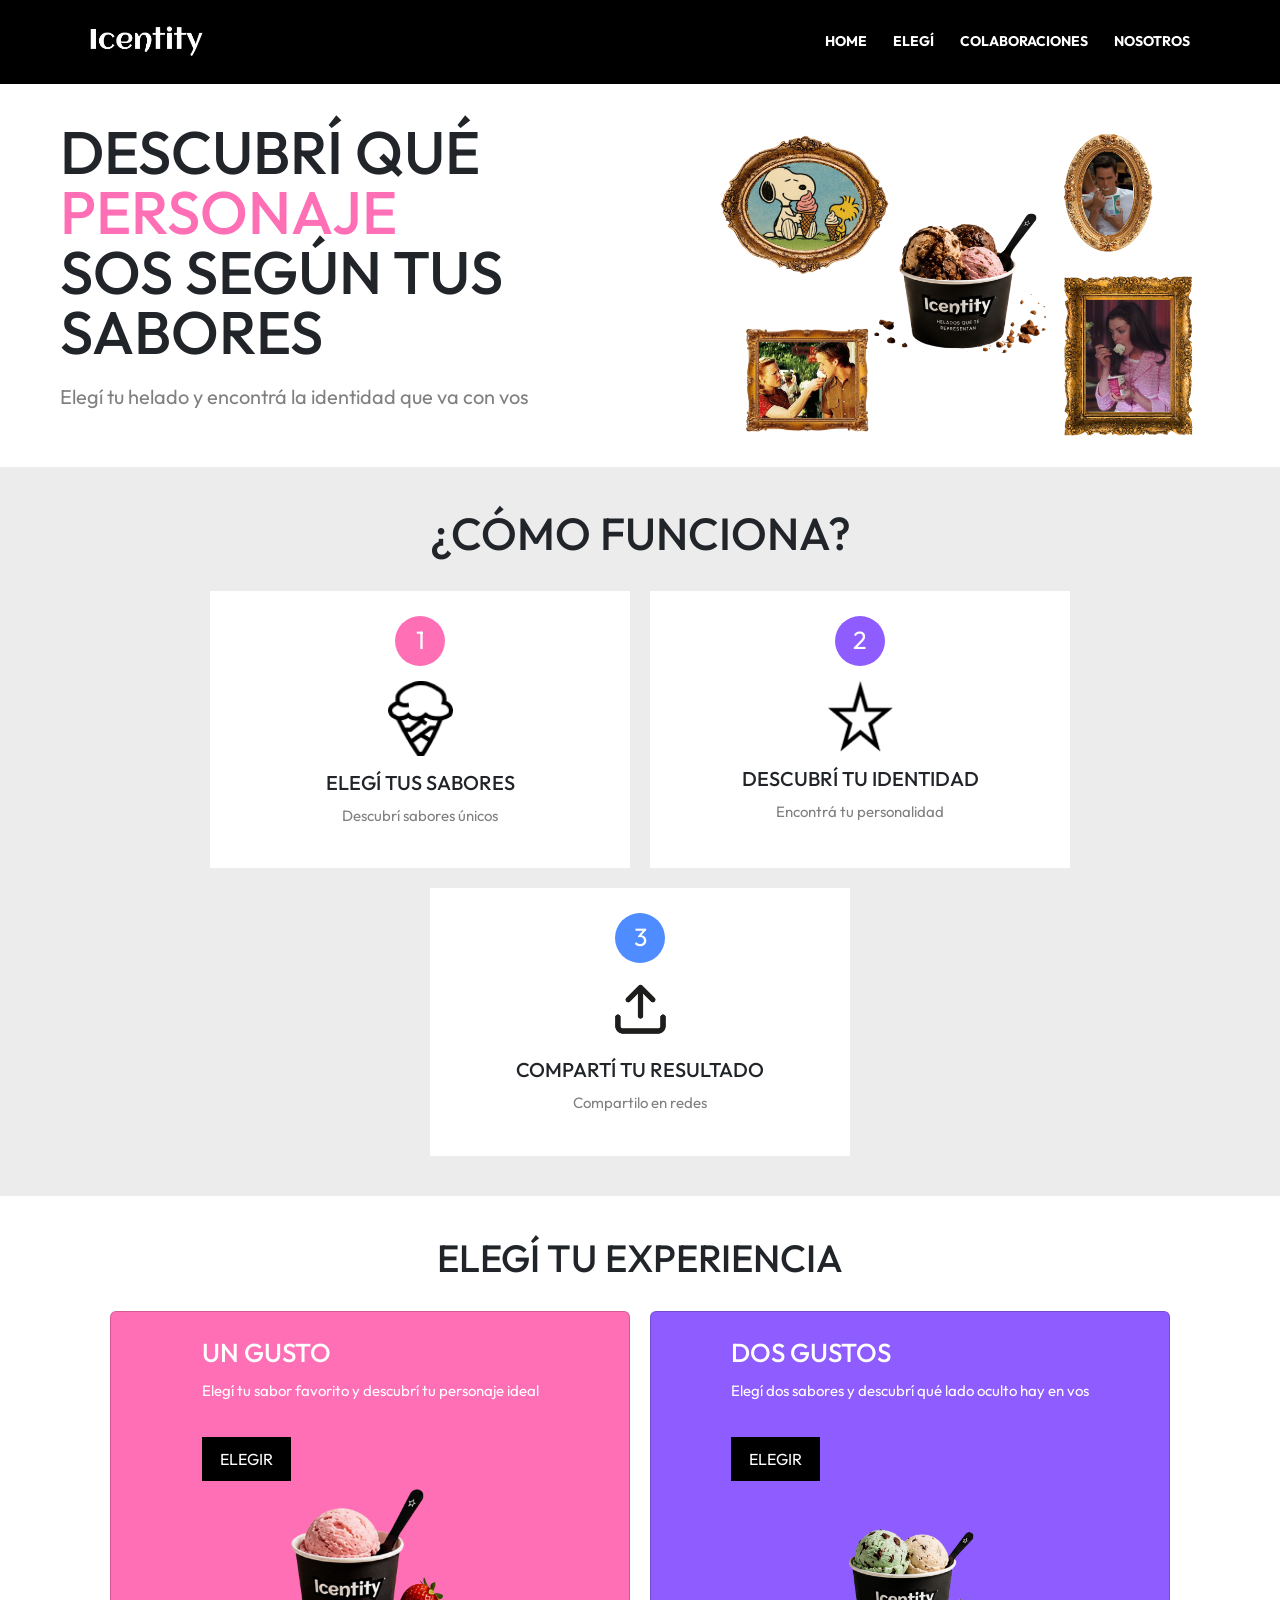
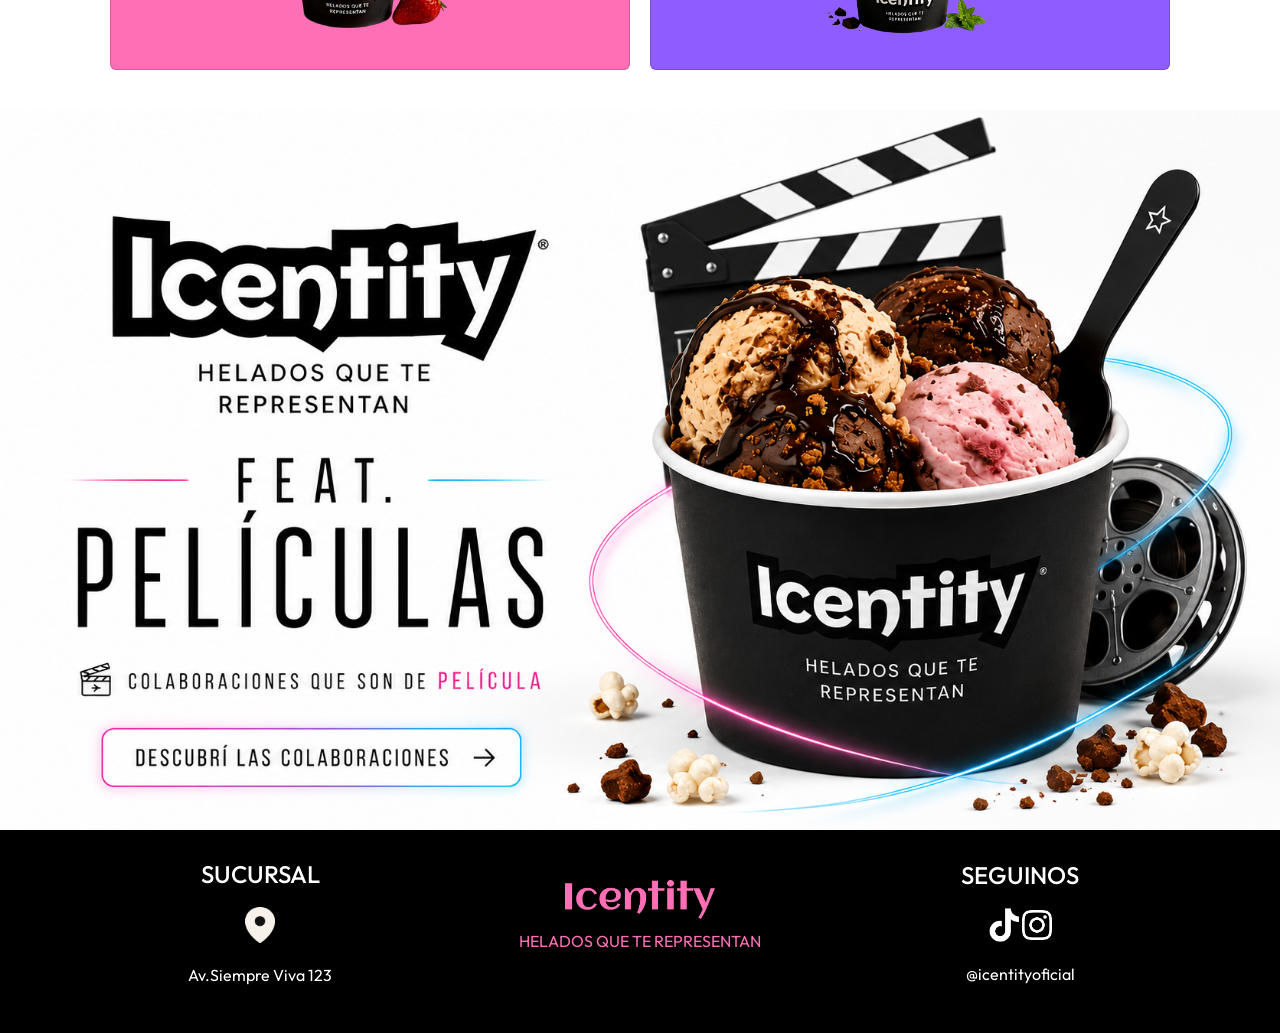
==== commit c9f639ee: "cambios" ====
--- a/index.html
+++ b/index.html
@@ -115,12 +115,13 @@
 
 
 
-    <div class="contenedor-pasos">
-
-
-
-
-      <div class="paso">
+    <div class="row contenedor-pasos">
+
+
+
+
+
+      <div class="col-lg-4 col-md-12 col-sm-12 paso">
 
 
 
@@ -152,7 +153,7 @@
 
 
 
-      <div class="paso">
+      <div class="col-lg-4 col-md-12 col-sm-12 paso">
 
 
 
@@ -184,7 +185,7 @@
 
 
 
-      <div class="paso">
+      <div class="col-lg-4 col-md-12 col-sm-12 paso">
 
 
 
@@ -241,7 +242,7 @@
 
 
 
-    <div class="contenedor-cards">
+    <div class="row contenedor-cards">
 
 
 
@@ -251,7 +252,7 @@
 
 
 
-      <div class="card rosa-fondo">
+      <div class="col-lg-6 col-md-12 col-sm-12 card rosa-fondo">
 
 
 
@@ -292,7 +293,7 @@
 
 
 
-      <div class="card violeta-fondo">
+      <div class="col-lg-6 col-md-12 col-sm-12 card violeta-fondo">
 
 
 
@@ -343,7 +344,7 @@
 
 
 
-  <section class="colaboracion">
+  <section class="banner">
 
 
 
--- a/css/styles.css
+++ b/css/styles.css
@@ -362,7 +362,7 @@
 .btn-enviar{
   background-color: #ff6fb5;
   color: white;
-  wisth: 120px;
+  width: 120px;
   border-radius: 0;
 }
 
@@ -639,12 +639,12 @@
 .resultado-arriba {
   display: flex;
   align-items: center;
-  justify-content: space-between;
-  gap: 40px;
+  justify-content: center;
+  gap: 275px;
 }
 
 .resultado-titulo h1 {
-  font-size: 42px;
+  font-size: 60px;
   line-height: 1.25;
   color: #111;
   font-weight: 900;
@@ -655,8 +655,8 @@
 }
 
 .foto-personaje {
-  width: 40%;
-  max-width: 380px;
+  width: 450px;
+  margin-bottom: 50px;
 }
 
 .resultado-texto {
@@ -679,29 +679,6 @@
   color: #333;
 }
 
-/* RESULTADO 2 SABORES */
-
-.resultado-dos-arriba{
-  text-align: center;
-}
-
-.resultado-dos-arriba h1{
-  font-size: 42px;
-  line-height: 1.3;
-  font-weight: 900;
-  color: #111;
-  margin-bottom: 35px;
-}
-
-.resultado-dos-arriba span{
-  color: #ff78b7;
-}
-
-.foto-dupla{
-  width: 55%;
-  max-width: 520px;
-}
-
 
 /* NAV */
 
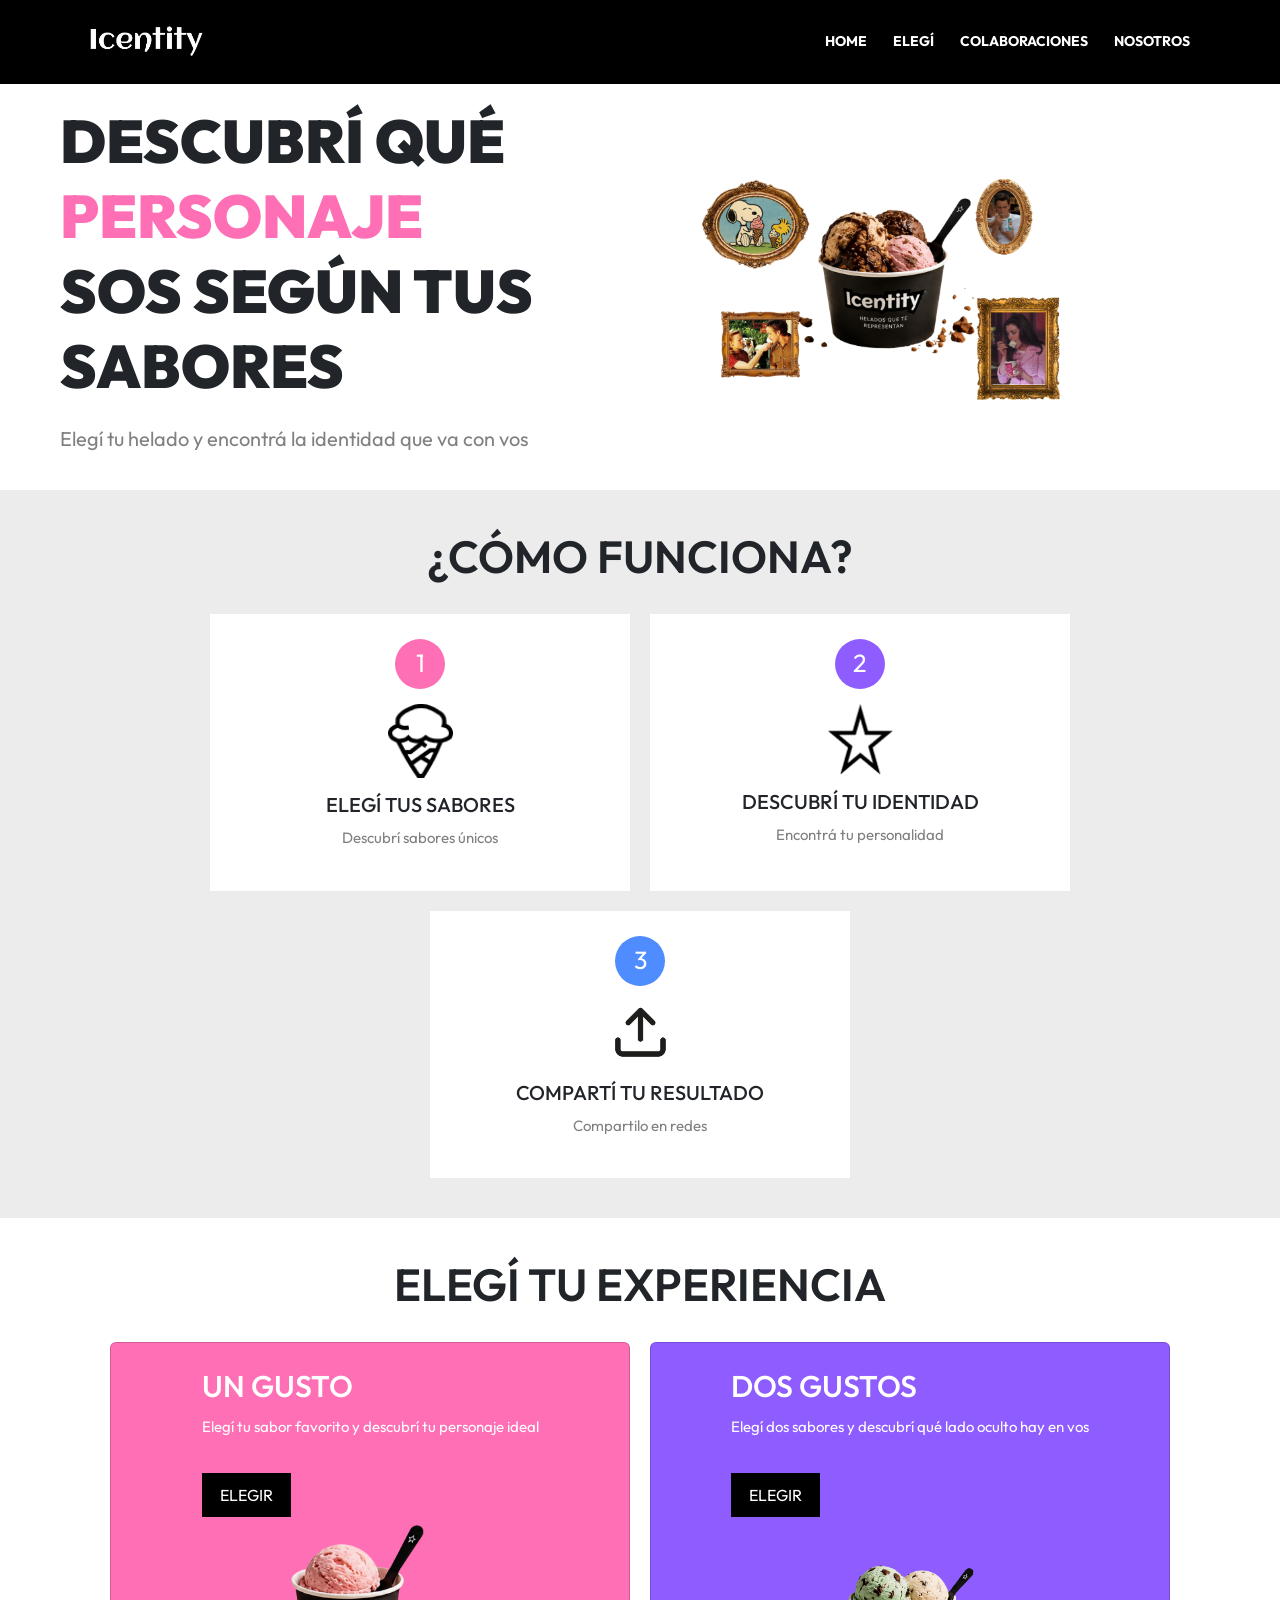
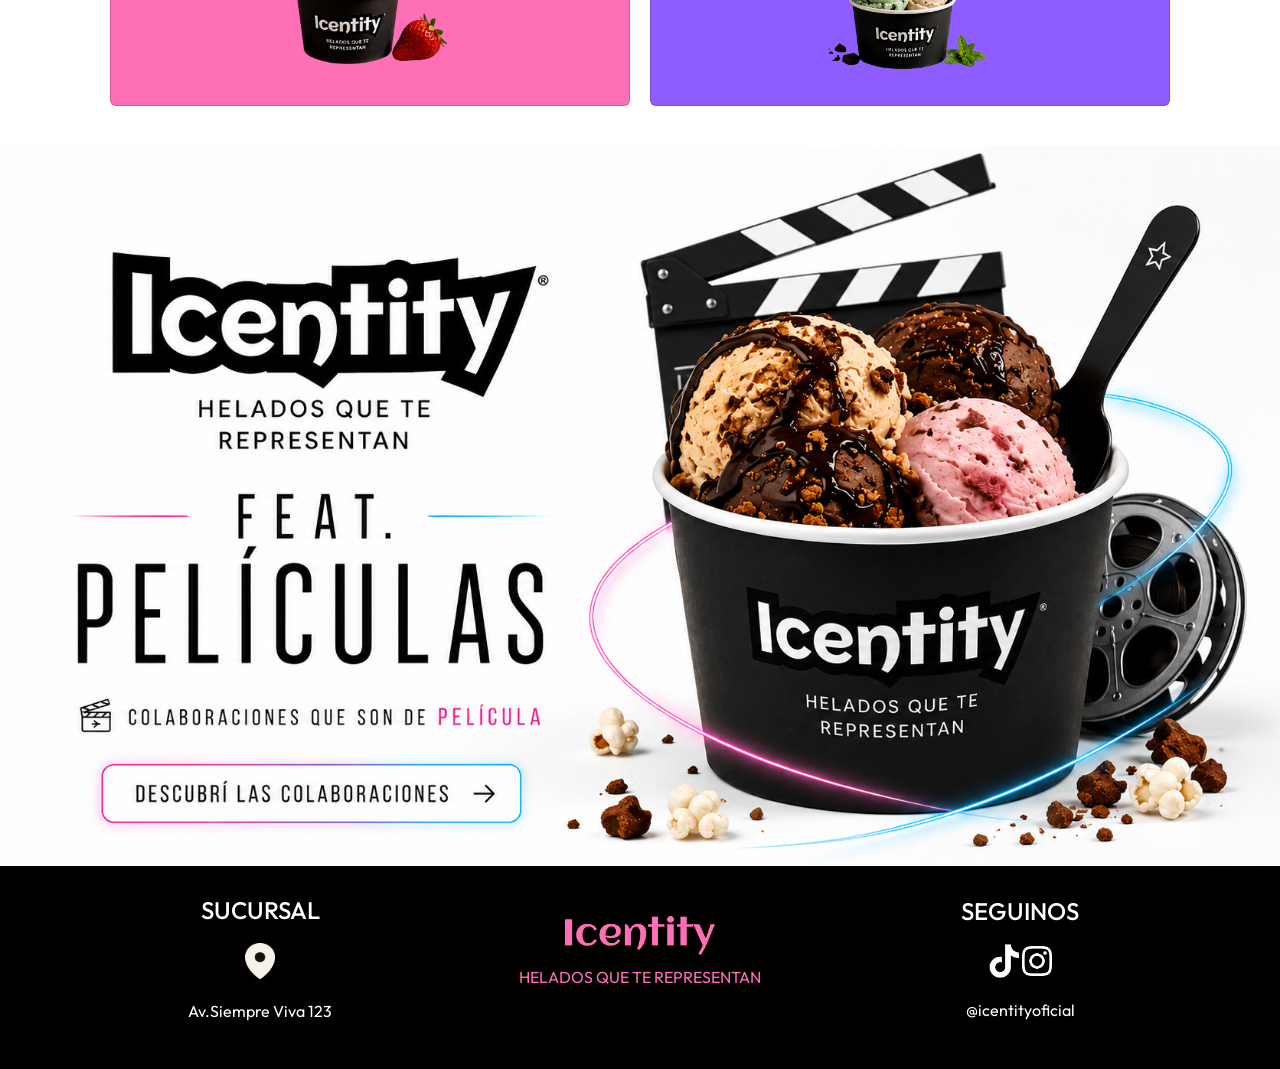
==== commit 820246a2: "cambios" ====
--- a/index.html
+++ b/index.html
@@ -58,12 +58,13 @@
 
 
 
-  <section class="hero">
-
-
-
-
-    <div class="texto-hero">
+  <section class="row hero">
+
+
+
+
+
+    <div class="col-lg-4 col-md-12 col-sm-12 texto-hero">
 
 
 
@@ -90,7 +91,7 @@
 
 
 
-    <img class="helado-principal" src="img/portada.png" alt="Helado">
+    <img class="col-lg-4 col-md-12 col-sm-12helado-principal" src="img/portada.png" alt="Helado">
 
 
 
@@ -349,8 +350,9 @@
 
 
 
-      <img class="colaboracionfoto" src="img/colaboraciones.png" alt="Logo">
-
+<a href="colaboraciones.html">
+  <img class="colaboracionfoto" src="img/colaboraciones.png" alt="Colaboraciones">
+</a>
 
 
 
--- a/css/styles.css
+++ b/css/styles.css
@@ -59,8 +59,8 @@
 
 
   display:flex;
-  justify-content:space-between;
   align-items:center;
+  gap: 50px;
 
 
 
@@ -80,7 +80,8 @@
 
 .texto-hero h1{
   font-size:60px; 
-  line-height:1; 
+  line-height: 1.25;
+  font-weight: 900; 
 }
 
 
@@ -103,7 +104,7 @@
 
 
 .helado-principal{
-  width:500px;
+  width:650px;
 }
 /* FUNCIONA */
 
@@ -122,6 +123,7 @@
 .funciona h2{
   font-size:45px;
   margin-bottom:30px;
+  font-weight: 600;
 }
 
 
@@ -241,7 +243,8 @@
 
 
 .experiencia h2{
-  font-size:38px;
+  font-size: 45px;
+  font-weight: 600;
 }
 
 
@@ -295,8 +298,9 @@
 
 
 .texto-card h3{
-  font-size:26px;
+  font-size: 30px;
   margin-bottom:12px;
+  font-weight: 550;
 }
 
 
@@ -571,7 +575,7 @@
   position:absolute;
   width: 250px;
   top: 0px;
-  right: -30px;
+  right: -25px;
 }
 
 
@@ -579,29 +583,35 @@
   position:absolute;
   width: 250px;
   top: 200px;
-  left: -50px
+  left: -30px
 }
 
 
 .pote{
   position:absolute;
-  width: 250px;
-  top: 370px;
+  width: 275px;
+  top: 380px;
   right: -30px;
 }
 
 
 .potegrande{
   position:absolute;
-  width: 260px;
-  top: 500px;
-  left: -45px;
+  width: 325px;
+  top: 550px;
+  left: -55px;
 }
 
 
 .cualidades{
   background: #DBDBDB;
   padding: 50px 0px;
+}
+
+@media (max-width: 992px) {
+  .ocultar{
+    display: none;
+  }
 }
 
 
@@ -640,14 +650,15 @@
   display: flex;
   align-items: center;
   justify-content: center;
-  gap: 275px;
+  gap: 125px;
 }
 
 .resultado-titulo h1 {
   font-size: 60px;
   line-height: 1.25;
   color: #111;
-  font-weight: 900;
+  font-weight: 800;
+  margin-left: 50px;
 }
 
 .resultado-titulo span {
@@ -655,7 +666,7 @@
 }
 
 .foto-personaje {
-  width: 450px;
+  width: 550px;
   margin-bottom: 50px;
 }
 
@@ -667,14 +678,14 @@
 }
 
 .resultado-texto h3 {
-  font-size: 18px;
+  font-size: 25px;
   font-weight: 400;
   margin-bottom: 25px;
   color: #333;
 }
 
 .resultado-texto p {
-  font-size: 17px;
+  font-size: 20px;
   line-height: 1.8;
   color: #333;
 }
